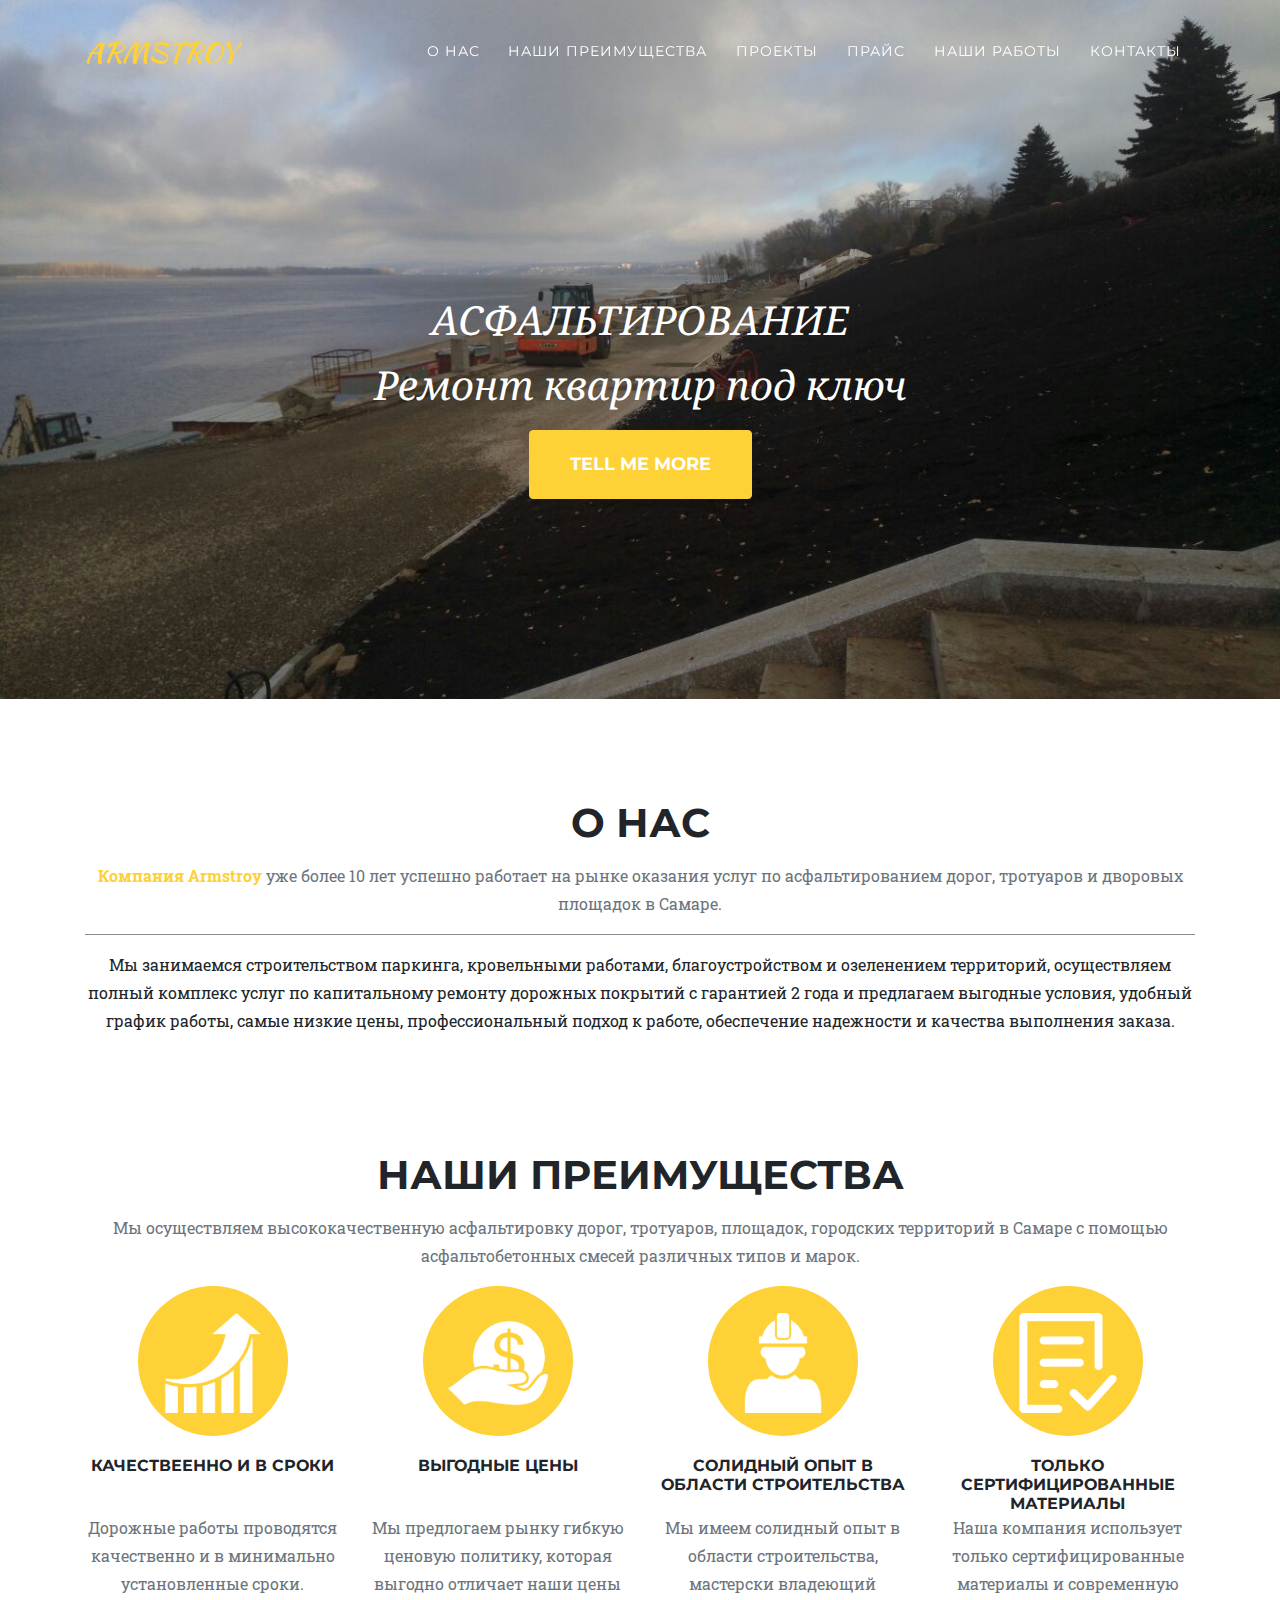
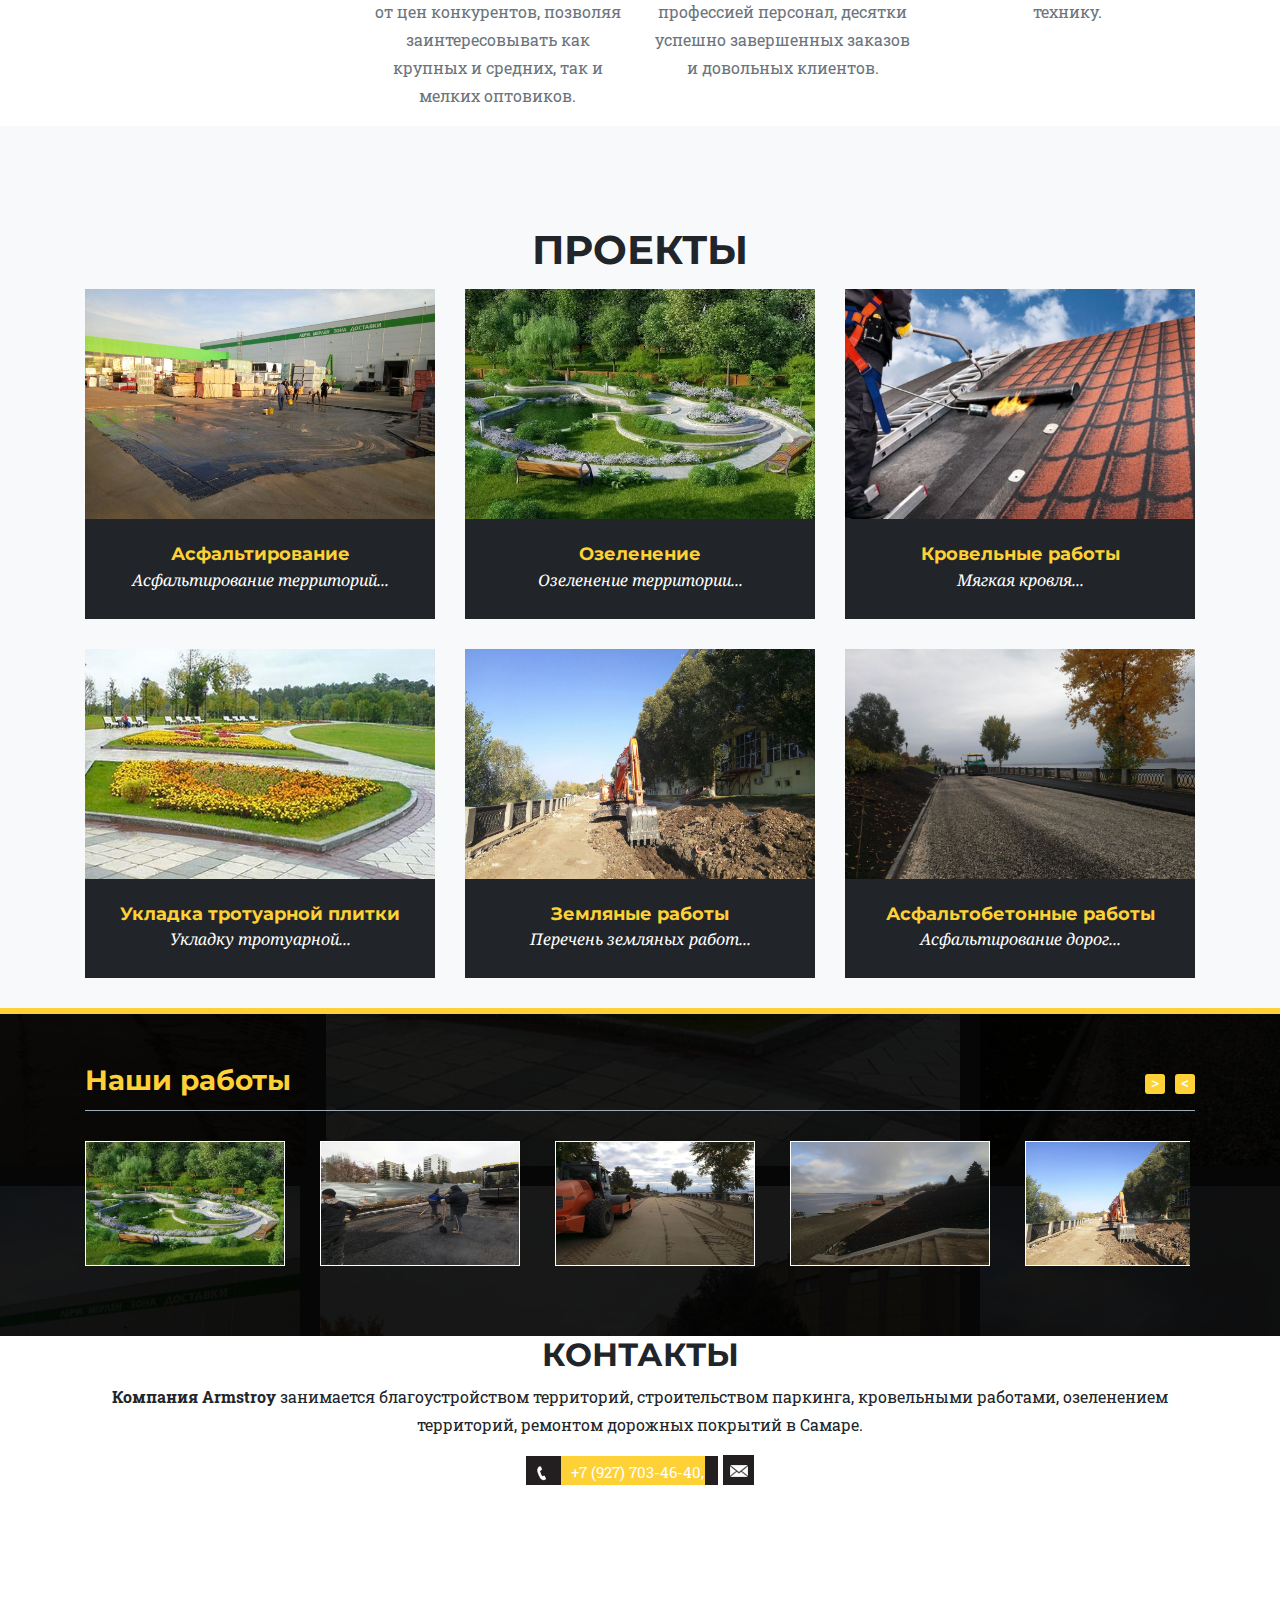
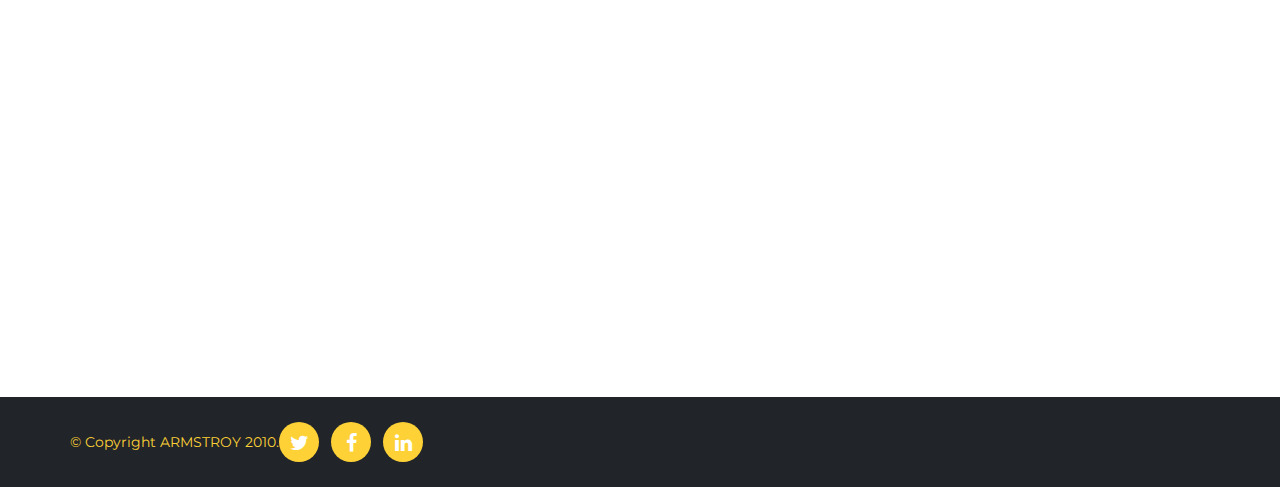
==== index.html @ 78763260 "first commit" ====
<!DOCTYPE html>
<html lang="en">
    <head>
        <meta charset="utf-8">
        <meta name="viewport" content="width=device-width, initial-scale=1, shrink-to-fit=no">
        <meta name="description" content="">
        <meta name="author" content="">
        <title>Асфальтирование площадок, дорог в Самаре. Благоустройство и озеленение.</title>
        <link href="vendor/bootstrap/css/bootstrap.min.css" rel="stylesheet">
        <link href="vendor/font-awesome/css/font-awesome.min.css" rel="stylesheet" type="text/css">
        <link href="https://fonts.googleapis.com/css?family=Montserrat:400,700" rel="stylesheet" type="text/css">
        <link href='https://fonts.googleapis.com/css?family=Kaushan+Script' rel='stylesheet' type='text/css'>
        <link href='https://fonts.googleapis.com/css?family=Droid+Serif:400,700,400italic,700italic' rel='stylesheet' type='text/css'>
        <link href='https://fonts.googleapis.com/css?family=Roboto+Slab:400,100,300,700' rel='stylesheet' type='text/css'>
        <link href="css/agency.css" rel="stylesheet">
        <link href="css/jquery.bxslider.css"  rel="stylesheet">
        <link rel="stylesheet" href="css/lightbox.css">
    </head>

    <body id="page-top">
        <nav class="navbar navbar-expand-lg navbar-dark fixed-top" id="mainNav">
            <div class="container">
                <a class="navbar-brand js-scroll-trigger" href="#page-top">ARMSTROY</a>
                <button class="navbar-toggler navbar-toggler-right" type="button" data-toggle="collapse" data-target="#navbarResponsive" aria-controls="navbarResponsive" aria-expanded="false" aria-label="Toggle navigation">
                    Menu
                    <i class="fa fa-bars"></i>
                </button>
                <div class="collapse navbar-collapse" id="navbarResponsive">
                    <ul class="navbar-nav text-uppercase ml-auto">
                        <li class="nav-item"><a class="nav-link js-scroll-trigger" href="#about">О нас</a></li>
                        <li class="nav-item"><a class="nav-link js-scroll-trigger" href="#priem">Наши преимущества</a></li>
                        <li class="nav-item"><a class="nav-link js-scroll-trigger" href="#portfolio">Проекты</a></li>
                        <li class="nav-item"><a class="nav-link js-scroll-trigger" href="price.html">Прайс</a></li>
                        <li class="nav-item"><a class="nav-link js-scroll-trigger" href="#work">Наши работы</a></li>
                        <li class="nav-item"><a class="nav-link js-scroll-trigger" href="#contact">Контакты</a></li>
                    </ul>
                </div>
            </div>
        </nav>
        <!-- Header -->
        <header class="masthead">
        <div class="container">
            <div class="intro-text">
                <div class="intro-lead-in">АСФАЛЬТИРОВАНИЕ</div>
                <div class="intro-lead-in">Ремонт квартир под ключ</div>
                <a class="btn btn-primary btn-xl text-uppercase js-scroll-trigger" href="#about">Tell Me More</a>
            </div>
        </div>
        </header>
        <!-- About -->
        <section id="about">
            <div class="container">
                <div class="row">
                    <div class="col-lg-12 text-center">
                        <h2 class="section-heading text-uppercase">О нас</h2>
                        <p class="section-subheading text-muted"><b>Компания Armstroy</b>
                             уже более 10 лет успешно работает на рынке оказания услуг по асфальтированием дорог, тротуаров и дворовых площадок в Самаре.
                        </p>
                        <hr>
                        <p>Мы занимаемся строительством паркинга, кровельными работами, благоустройством и озеленением территорий, осуществляем полный комплекс услуг по капитальному ремонту дорожных покрытий с гарантией 2 года и предлагаем выгодные условия, удобный график работы, самые низкие цены, профессиональный подход к работе, обеспечение надежности и качества выполнения заказа.</p>
                    </div>
                </div>
            </div>
        </section>
        <!-- Services -->
        <section id="priem">
          <div class="container">
            <div class="row">
              <div class="col-lg-12 text-center">
                <h2 class="section-heading text-uppercase">Наши преимущества</h2>
                <p class="section-subheading text-muted">Мы осуществляем высококачественную асфальтировку дорог, тротуаров, площадок, городских территорий в Самаре с помощью асфальтобетонных смесей различных типов и марок.</p>
              </div>
            </div>
            <div class="row text-center">
              <div class="col-md-3">
                  <div class="timeline-image">
                    <img class="img-fluid" src="img/about/quality.png" alt="">
                  </div>
                <h4 class="service-heading">КАЧЕСТВЕЕННО И В СРОКИ</h4>
                <p class="text-muted">Дорожные работы проводятся качественно и в минимально установленные сроки.</p>
              </div>
              <div class="col-md-3">
                  <div class="timeline-image">
                    <img class="img-fluid" src="img/about/dollar.png" alt="price">
                  </div>
                <h4 class="service-heading">ВЫГОДНЫЕ ЦЕНЫ</h4>
                <p class="text-muted">Мы предлогаем рынку гибкую ценовую политику, которая выгодно отличает наши цены от цен конкурентов, позволяя заинтересовывать как крупных и средних, так и мелких оптовиков.</p>
              </div>
              <div class="col-md-3">
                  <div class="timeline-image">
                    <img class="img-fluid" src="img/about/experiance.png" alt="">
                  </div>
                <h4 class="service-heading">СОЛИДНЫЙ ОПЫТ В ОБЛАСТИ СТРОИТЕЛЬСТВА</h4>
                <p class="text-muted">Мы имеем солидный опыт в области строительства, мастерски владеющий профессией персонал, десятки успешно завершенных заказов и довольных клиентов.</p>
              </div>
              <div class="col-md-3">
                  <div class="timeline-image">
                    <img class="img-fluid" src="img/about/certificate.png" alt="price">
                  </div>
                <h4 class="service-heading">ТОЛЬКО СЕРТИФИЦИРОВАННЫЕ МАТЕРИАЛЫ</h4>
                <p class="text-muted">Наша компания использует только сертифицированные материалы и современную технику.</p>
              </div>
            </div>
          </div>
        </section>

        <!-- Portfolio Grid -->
        <section class="bg-light" id="portfolio">
          <div class="container">
            <div class="row">
              <div class="col-lg-12 text-center">
                <h2 class="section-heading text-uppercase">Проекты</h2>
              </div>
            </div>
            <div class="row">
              <div class="col-md-4 col-sm-6 portfolio-item">
                <a class="portfolio-link" data-toggle="modal" href="#portfolioModal1">
                  <div class="portfolio-hover">
                    <div class="portfolio-hover-content">
                      <i class="fa fa-plus fa-3x"></i>
                    </div>
                  </div>
                  <img class="img-fluid" src="img/portfolio/as5.jpeg" alt="">
                </a>
                <div class="portfolio-caption">
                  <h4>Асфальтирование</h4>
                  <p>Асфальтирование территорий...</p>
                </div>
              </div>
              <div class="col-md-4 col-sm-6 portfolio-item">
                <a class="portfolio-link" data-toggle="modal" href="#portfolioModal2">
                  <div class="portfolio-hover">
                    <div class="portfolio-hover-content">
                      <i class="fa fa-plus fa-3x"></i>
                    </div>
                  </div>
                  <img class="img-fluid" src="img/portfolio/17.jpg" alt="">
                </a>
                <div class="portfolio-caption">
                  <h4>Озеленение</h4>
                  <p>Озеленение территории...</p>
                </div>
              </div>
              <div class="col-md-4 col-sm-6 portfolio-item">
                <a class="portfolio-link" data-toggle="modal" href="#portfolioModal3">
                  <div class="portfolio-hover">
                    <div class="portfolio-hover-content">
                      <i class="fa fa-plus fa-3x"></i>
                    </div>
                  </div>
                  <img class="img-fluid" src="img/portfolio/krov.jpg" alt="">
                </a>
                <div class="portfolio-caption">
                  <h4>Кровельные работы</h4>
                  <p>Мягкая кровля...</p>
                </div>
              </div>
              <div class="col-md-4 col-sm-6 portfolio-item">
                <a class="portfolio-link" data-toggle="modal" href="#portfolioModal4">
                  <div class="portfolio-hover">
                    <div class="portfolio-hover-content">
                      <i class="fa fa-plus fa-3x"></i>
                    </div>
                  </div>
                  <img class="img-fluid" src="img/portfolio/u16.jpg" alt="">
                </a>
                <div class="portfolio-caption">
                  <h4>Укладка тротуарной плитки</h4>
                  <p>Укладку тротуарной...</p>
                </div>
              </div>
              <div class="col-md-4 col-sm-6 portfolio-item">
                <a class="portfolio-link" data-toggle="modal" href="#portfolioModal5">
                  <div class="portfolio-hover">
                    <div class="portfolio-hover-content">
                      <i class="fa fa-plus fa-3x"></i>
                    </div>
                  </div>
                  <img class="img-fluid" src="img/portfolio/as7.jpg" alt="">
                </a>
                <div class="portfolio-caption">
                  <h4>Земляные работы</h4>
                  <p>Перечень земляных работ...</p>
                </div>
              </div>
              <div class="col-md-4 col-sm-6 portfolio-item">
                <a class="portfolio-link" data-toggle="modal" href="#portfolioModal6">
                  <div class="portfolio-hover">
                    <div class="portfolio-hover-content">
                      <i class="fa fa-plus fa-3x"></i>
                    </div>
                  </div>
                  <img class="img-fluid" src="img/portfolio/as3.jpeg" alt="">
                </a>
                <div class="portfolio-caption">
                  <h4>Асфальтобетонные работы</h4>
                  <p>Асфальтирование дорог...</p>
                </div>
              </div>
            </div>
          </div>
        </section>
        <section id="work" class="section third-section">
            <div class="container">
                <div class="sub-section">
                    <div class="title clearfix">
                        <div class="pull-left">
                            <h3>Наши работы</h3>
                        </div>
                        <ul class="client-nav pull-right">
                            <li id="client-prev"></li>
                            <li id="client-next"></li>
                        </ul>
                    </div>
                    <ul class="row client-slider" id="clint-slider">
                        <li>
                            <a data-lightbox="image-1" href="img/portfolio/17.jpg"><img src="img/portfolio/17.jpg" alt="client logo 1"></a>
                        </li>
                        <li>
                            <a data-lightbox="image-1" href="img/portfolio/as1.jpeg"><img src="img/portfolio/as1.jpeg" alt="client logo 2"></a>
                        </li>
                        <li>
                            <a data-lightbox="image-1" href="img/portfolio/as2.jpg"><img src="img/portfolio/as2.jpg" alt="client logo 3"></a>
                        </li>
                        <li>
                            <a data-lightbox="image-1" href="img/portfolio/as6.jpeg"><img src="img/portfolio/as6.jpeg" alt="client logo 4"></a>
                        </li>
                        <li>
                            <a data-lightbox="image-1" href="img/portfolio/as7.jpg"><img src="img/portfolio/as7.jpg" alt="client logo 5"></a>
                        </li>
                        <li>
                            <a data-lightbox="image-1" href="img/portfolio/as9.jpg"><img src="img/portfolio/as9.jpg" alt="client logo 3"></a>
                        </li>
                        <li>
                            <a data-lightbox="image-1" href="img/portfolio/as10.jpeg"><img src="img/portfolio/as10.jpeg" alt="client logo 4"></a>
                        </li>
                        <li>
                            <a data-lightbox="image-1" href="img/portfolio/as4.jpg"><img src="img/portfolio/as4.jpg" alt="client logo 5"></a>
                        </li>
                    </ul>
                </div>
            </div>
        </section>
        <!-- Contact -->
        <div id="contact" class="contact">
            <div class="section secondary-section">
                <div class="container">
                    <div class="col-lg-12 text-center">
                        <h2 class="section-heading text-uppercase">Контакты</h2>
                        <p><b>Компания Armstroy</b> занимается благоустройством территорий, строительством паркинга, кровельными работами, озеленением территорий, ремонтом дорожных покрытий в Самаре.</p>
                        <div class="text-center">
                                <a href="#" class="a-btn">
                                    <span class="a-btn-text"><img src="img/telephone.png" alt=""></span>
                                    <span class="a-btn-slide-text">+7 (927) 703-46-40, +7 (987) 153-14-26, +7 (917) 133-24-47</span>
                                </a>
                                <a href="#" class="a-btn1">
                                    <span class="a-btn-text"><img src="img/mail.png" width="18" height="12" alt=""></span>
                                    <span class="a-btn-slide-text">7677973@mail.ru</span>
                                </a>
                        </div>
                    </div>
                </div>
                <div class="map-wrapper">
                    <div class="map text-center">
                        <div class="tabcontent">
                            <iframe src="https://www.google.com/maps/embed?pb=!1m18!1m12!1m3!1d305412.4620330373!2d49.91789515519371!3d53.270995047178346!2m3!1f0!2f0!3f0!3m2!1i1024!2i768!4f13.1!3m3!1m2!1s0x416618f0733812d7%3A0xac1b801ae2526ede!2sGorod+Samara%2C+Samara+Oblast%2C+Russia!5e0!3m2!1sen!2s!4v1526480615206" width="1290" height="500" frameborder="0" style="border:0" allowfullscreen></iframe>
                        </div>
                   </div>
                </div>
            </div>
        </div>
        <!-- Footer -->
        <footer>
          <div class="container">
            <div class="row">
              <div class="pull-left">
                <span class="copyright"> &copy; Copyright ARMSTROY 2010.</span>
              </div>
              <div class="pull-right">
                <ul class="list-inline social-buttons">
                  <li class="list-inline-item">
                    <a href="#">
                      <i class="fa fa-twitter"></i>
                    </a>
                  </li>
                  <li class="list-inline-item">
                    <a href="#">
                      <i class="fa fa-facebook"></i>
                    </a>
                  </li>
                  <li class="list-inline-item">
                    <a href="#">
                      <i class="fa fa-linkedin"></i>
                    </a>
                  </li>
                </ul>
              </div>

            </div>
          </div>
        </footer>

        <!-- Portfolio Modals -->

        <!-- Modal 1 -->
        <div class="portfolio-modal modal fade" id="portfolioModal1" tabindex="-1" role="dialog" aria-hidden="true">
          <div class="modal-dialog">
            <div class="modal-content">
              <div class="close-modal" data-dismiss="modal">
                <div class="lr">
                  <div class="rl"></div>
                </div>
              </div>
              <div class="container">
                <div class="modal-body">
                    <!-- <p class="item-intro text-muted">Lorem ipsum dolor sit amet consectetur.</p> -->
                    <div class="row">
                        <div class="col-lg-6">
                            <img class="d-block mx-auto" src="img/portfolio/as1.jpeg" alt="">
                        </div>
                        <div class="col-lg-6">
                            <div class="project-title">
                                <h2 class="text-uppercase">Асфальтирование</h2>
                            </div>
                            <p>Асфальтирование территорий, площадок, дорог и дворов в Самаре: низкие цены, гарантия 2 года.
                            Асфальтирование важный и достаточно сложный этап благоустройства территории. Аккуратно построенные площадка и подъездные пути к зданию создают благоприятное впечатление. Поэтому доверить асфальтирование лучше всего профессионалам.
                            </p>
                            <p>Условия, помогающие нашей компании оказывать полный комплекс услуг по высококачественному асфальтированию:</p>
                            <ul class="list-inline">
                            <li>работа по прогрессивным технологиям укладки асфальта, благодаря которым покрытие служит долгие годы;</li>
                            <li>применение современной спецтехники;</li>
                            <li>составление детальной сметы по всем видам работ, проведения которых требует качественное асфальтирование;</li>
                            <li>выполнение работ на основе асфальтобетонных смесей известных марок, надежность которых многократно проверялась на практике;</li>
                            <li>с нами работают опытные специалисты, которые помогут составить эффективный график проведения работ, выполнив асфальтирование на самом высоком уровне.</li>
                            </ul>
                        </div>
                    </div>
                </div>
              </div>
            </div>
          </div>
        </div>

        <!-- Modal 2 -->
        <div class="portfolio-modal modal fade" id="portfolioModal2" tabindex="-1" role="dialog" aria-hidden="true">
          <div class="modal-dialog">
            <div class="modal-content">
              <div class="close-modal" data-dismiss="modal">
                <div class="lr">
                  <div class="rl"></div>
                </div>
              </div>
              <div class="container">
                <div class="modal-body">
                    <div class="row">
                        <div class="col-lg-6">
                            <img class="d-block" src="img/portfolio/oz.jpg" alt="">
                        </div>
                        <div class="col-lg-6">
                            <div class="project-title">
                                <h2 class="text-uppercase">Озеленение территорий</h2>
                            </div>
                            <p>Озеленение территорий парков, садов, скверов и помещений различного типа включает в себя:</p>
                            <ul class="list-inline">
                                <li>цветочно-декоративное оформление территории;</li>
                                <li>посадку деревьев и кустарников;</li>
                                <li>оформление газонов и живых изгородей.</li>
                            </ul>
                            <p>Посадка деревьев и кустарников, которые создают непередаваемую комфортную атмосферу особенно ощутимую в городах, является одним из основных элементов озеленения. Деревья и кустарники улучшают микроклимат участка и служат естественной преградой от шума и пыли.</p>
                        </div>
                    </div>
                </div>
              </div>
            </div>
          </div>
        </div>

        <!-- Modal 3 -->
        <div class="portfolio-modal modal fade" id="portfolioModal3" tabindex="-1" role="dialog" aria-hidden="true">
          <div class="modal-dialog">
            <div class="modal-content">
              <div class="close-modal" data-dismiss="modal">
                <div class="lr">
                  <div class="rl"></div>
                </div>
              </div>
              <div class="container">
                  <div class="modal-body">
                      <div class="row">
                          <div class="col-lg-6">
                              <img class="d-block" src="img/portfolio/k2.png" alt="">
                          </div>
                          <div class="col-lg-6">
                              <div class="project-title">
                                  <h2 class="text-uppercase">Мягкая кровля.</h2>
                              </div>
                              <p>
                                  Мягкая кровля — кровельный материал, представляющий собой мягкую черепицу, так называемую плоскую мембранную кровлю, и относящийся к мягким рулонным кровельным материалам особой гибкости.
                              </p>
                              <p>Виды мягкой кровли</p>
                              <ul class="list-inline">
                                  <li>Kerabit — уникальный современный вид мягкой кровли, отвечающий всем требованиям, которые предъявляются к высококачественной резинобитумной черепице  (привлекательный внешний вид, долговечность, прочность, оригинальность и приемлемая цена).</li>
                                  <li>Shinglas — битумное кровельное покрытие (битумная черепица), применяемое для монтажа мягкой кровли. Отличительные особенности: гарантия стопроцентной герметизации крыши, высокая технологичность, возможность установки мягкой кровли без спецтехники.</li>
                              </ul>
                          </div>
                      </div>
                  </div>
              </div>
            </div>
          </div>
        </div>

        <!-- Modal 4 -->
        <div class="portfolio-modal modal fade" id="portfolioModal4" tabindex="-1" role="dialog" aria-hidden="true">
          <div class="modal-dialog">
            <div class="modal-content">
              <div class="close-modal" data-dismiss="modal">
                <div class="lr">
                  <div class="rl"></div>
                </div>
              </div>
              <div class="container">
                  <div class="modal-body">
                      <div class="row">
                          <div class="col-lg-6">
                              <img class="d-block" src="img/portfolio/u11.jpg" alt="">
                          </div>
                          <div class="col-lg-6">
                              <div class="project-title">
                                  <h2 class="text-uppercase">Укладка тротуарной плитки.</h2>
                              </div>
                              <p>Укладку тротуарной плитки проводят с особой точностью и устанавливают строго по горизонтальному уровню.</p>
                              <p>
                                  Ни один строительный проект не обходится без благоустройства и декорирования территории и включает в себя разные элементы (дороги, парковки, площадки и тротуары).
                              </p>
                              <p>Используемые по прямому назначению, они могут использоваться также для участия в формировании единого стиля объекта, делая его индивидуальным, целостным и соединяя воедино объекты ландшафта, архитектурные здания и формы.</p>
                          </div>
                      </div>
                  </div>
              </div>
            </div>
          </div>
        </div>

        <!-- Modal 5 -->
        <div class="portfolio-modal modal fade" id="portfolioModal5" tabindex="-1" role="dialog" aria-hidden="true">
          <div class="modal-dialog">
            <div class="modal-content">
              <div class="close-modal" data-dismiss="modal">
                <div class="lr">
                  <div class="rl"></div>
                </div>
              </div>
              <div class="container">
                  <div class="modal-body">
                      <div class="row">
                          <div class="col-lg-6">
                              <img class="d-block" src="img/portfolio/zm0.jpg" alt="">
                          </div>
                          <div class="col-lg-6">
                              <div class="project-title">
                                  <h2 class="text-uppercase">Земляные работы.</h2>
                              </div>
                              <p>Наши преимущества в проведении земляных работ:</p>
                              <ul class="list-inline">
                                  <li>технически грамотное, быстрое и качественное составление сметы;</li>
                                  <li>минимальная трудоемкость и затратность по времени;</li>
                                  <li>привлечение специализированной техники;</li>
                                  <li>оптимальные цены на проведение земляных работ разных уровней сложности;</li>
                                  <li>большой опыт в оказании услуг.</li>
                              </ul>
                          </div>
                      </div>
                  </div>
              </div>
            </div>
          </div>
        </div>

        <!-- Modal 6 -->
        <div class="portfolio-modal modal fade" id="portfolioModal6" tabindex="-1" role="dialog" aria-hidden="true">
          <div class="modal-dialog">
            <div class="modal-content">
              <div class="close-modal" data-dismiss="modal">
                <div class="lr">
                  <div class="rl"></div>
                </div>
              </div>
              <div class="container">
                  <div class="modal-body">
                      <div class="row">
                          <div class="col-lg-6">
                              <img class="d-block" src="img/portfolio/as4.jpg" alt="">
                          </div>
                          <div class="col-lg-6">
                              <div class="project-title">
                                  <h2 class="text-uppercase">Асфальтирование дорог.</h2>
                              </div>
                              <p>Наша компания проводит асфальтирование дорог профессионально, грамотно и с использованием качественных отечественных и зарубежных материалов.</p>
                              <p>Требования, предъявляемые к проведению асфальтобетонных работ:</p>
                              <ul class="list-inline">
                                  <li>погодные условия (асфальтобетонные работы не рекомендуется проводить при осадках и низкой температуре воздуха);</li>
                                  <li>использование спецтехники (катки, асфальто-укладчики, виброплиты и другое оборудование);</li>
                                  <li>выполнение подготовительных работ по выравниванию поверхности (согласно требованиям СНИП 3.06.03-1985).</li>
                              </ul>
                          </div>
                      </div>
                  </div>
              </div>
            </div>
          </div>
        </div>
        <!-- Bootstrap core JavaScript -->
        <script type="text/javascript" src="js/jquery.js"></script>
        <!-- <script src="vendor/jquery/jquery.min.js"></script> -->
        <script src="vendor/bootstrap/js/bootstrap.bundle.min.js"></script>
        <!-- Plugin JavaScript -->
        <script src="vendor/jquery-easing/jquery.easing.min.js"></script>
        <!-- Contact form JavaScript -->
        <script type="text/javascript" src="js/lightbox.js"></script>
        <script type="text/javascript" src="js/jquery.bxslider.js"></script>
        <script src="js/jqBootstrapValidation.js"></script>
        <script src="js/contact_me.js"></script>
        <!-- Custom scripts for this template -->
        <script src="js/agency.min.js"></script>
    </body>
</html>
---- css/agency.css ----
::-webkit-scrollbar {
    width: 10px;
}
::-webkit-scrollbar-track {
    background: rgba(150,150,150,0.4);
}
::-webkit-scrollbar-thumb {
    background-color: #fed136;
    outline: 1px solid slategrey;
}
body {
  overflow-x: hidden;
  font-family: 'Roboto Slab', 'Helvetica Neue', Helvetica, Arial, sans-serif;
}
p {
  line-height: 1.75;
}
a {
  color: #fed136;
}
a:hover {
  color: #fec503;
}
.text-primary {
  color: #fed136 !important;
}
hr {
    border-top: 1px solid rgba(93, 92, 92, 0.7);
}
h1, h2, h3, h4, h5, h6 {
  font-weight: 700;
  font-family: 'Montserrat', 'Helvetica Neue', Helvetica, Arial, sans-serif;
}
section {
  padding: 100px 0 0;
}
section h2.section-heading {
  font-size: 40px;
  margin-top: 0;
  margin-bottom: 15px;
}
section h3.section-subheading {
  font-size: 16px;
  font-weight: 400;
  font-style: italic;
  margin-bottom: 60px;
  text-transform: none;
  font-family: 'Droid Serif', 'Helvetica Neue', Helvetica, Arial, sans-serif;
}
p.section-subheading b {
    color: #fed136
}
.img-fluid {
    object-fit: cover;
    height: 230px;
    width: 370px;
}
.btn {
  font-family: 'Montserrat', 'Helvetica Neue', Helvetica, Arial, sans-serif;
  font-weight: 700;
}

.btn-xl {
  font-size: 18px;
  padding: 20px 40px;
}

.btn-primary {
  background-color: #fed136;
  border-color: #fed136;
}

.btn-primary:active, .btn-primary:focus, .btn-primary:hover {
  background-color: #fec810 !important;
  border-color: #fec810 !important;
  color: white;
}

.btn-primary:active, .btn-primary:focus {
  box-shadow: 0 0 0 0.2rem rgba(254, 209, 55, 0.5) !important;
}

::-moz-selection {
  background: #fed136;
  text-shadow: none;
}

::selection {
  background: #fed136;
  text-shadow: none;
}

img::selection {
  background: transparent;
}

img::-moz-selection {
  background: transparent;
}

#mainNav {
  background-color: #212529;
}
.price #mainNav {
    background-color: #212529;
    padding: 0;
}
.price #mainNav.navbar-shrink {
    background-color: #fed136!important;
    color: #212529;
}
#mainNav .navbar-toggler {
  font-size: 12px;
  right: 0;
  padding: 13px;
  text-transform: uppercase;
  color: white;
  border: 0;
  background-color: #fed136;
  font-family: 'Montserrat', 'Helvetica Neue', Helvetica, Arial, sans-serif;
}

#mainNav .navbar-brand {
  color: #fed136;
  font-family: 'Kaushan Script', 'Helvetica Neue', Helvetica, Arial, cursive;
}

#mainNav .navbar-brand.active, #mainNav .navbar-brand:active, #mainNav .navbar-brand:focus, #mainNav .navbar-brand:hover {
  color: #fec503;
}

#mainNav .navbar-nav .nav-item .nav-link {
  font-size: 90%;
  font-weight: 400;
  padding: 0.75em 0;
  letter-spacing: 1px;
  color: white;
  font-family: 'Montserrat', 'Helvetica Neue', Helvetica, Arial, sans-serif;
}

#mainNav .navbar-nav .nav-item .nav-link.active, #mainNav .navbar-nav .nav-item .nav-link:hover {
  color: #fed136;
}

@media (min-width: 992px) {
  #mainNav {
    padding-top: 25px;
    padding-bottom: 25px;
    -webkit-transition: padding-top 0.3s, padding-bottom 0.3s;
    -moz-transition: padding-top 0.3s, padding-bottom 0.3s;
    transition: padding-top 0.3s, padding-bottom 0.3s;
    border: none;
    background-color: transparent;
  }
  #mainNav .navbar-brand {
    font-size: 1.75em;
    -webkit-transition: all 0.3s;
    -moz-transition: all 0.3s;
    transition: all 0.3s;
  }
  #mainNav .navbar-nav .nav-item .nav-link {
    padding: 1.1em 1em !important;
  }
  #mainNav.navbar-shrink {
    padding-top: 0;
    padding-bottom: 0;
    background-color: #212529;
  }
  #mainNav.navbar-shrink .navbar-brand {
    font-size: 1.25em;
    padding: 12px 0;
  }
}

header.masthead {
  text-align: center;
  color: white;
  background-image: url("../img/header-bg.jpg");
  background-repeat: no-repeat;
  background-attachment: scroll;
  background-position: center center;
  -webkit-background-size: cover;
  -moz-background-size: cover;
  -o-background-size: cover;
  background-size: cover;
}

header.masthead .intro-text {
  padding-top: 150px;
  padding-bottom: 100px;
}

header.masthead .intro-text .intro-lead-in {
  font-size: 22px;
  font-style: italic;
  line-height: 22px;
  margin-bottom: 25px;
  font-family: 'Droid Serif', 'Helvetica Neue', Helvetica, Arial, sans-serif;
}

header.masthead .intro-text .intro-heading {
  font-size: 50px;
  font-weight: 700;
  line-height: 50px;
  margin-bottom: 25px;
  font-family: 'Montserrat', 'Helvetica Neue', Helvetica, Arial, sans-serif;
}

@media (min-width: 768px) {
  header.masthead .intro-text {
    padding-top: 300px;
    padding-bottom: 200px;
  }
  header.masthead .intro-text .intro-lead-in {
    font-size: 40px;
    font-style: italic;
    line-height: 40px;
    margin-bottom: 25px;
    font-family: 'Droid Serif', 'Helvetica Neue', Helvetica, Arial, sans-serif;
  }
  header.masthead .intro-text .intro-heading {
    font-size: 75px;
    font-weight: 700;
    line-height: 75px;
    margin-bottom: 50px;
    font-family: 'Montserrat', 'Helvetica Neue', Helvetica, Arial, sans-serif;
  }
}

.service-heading {
    font-size: 16px;
   margin-top: 20px;
   height: 50px;
}
.third-section {
    padding-top: 50px;
    padding-bottom: 70px;
    background: url("../img/portfolio/collage.jpg") center;
    border-top: 6px solid #fed136;
    position: relative;
}
.third-section::before {
    content: "";
    position: absolute;
    width: 100%;
    height: 100%;
    top: 0;
    left: 0;
    background: rgba(0, 0, 0, 0.9);
}
.third-section .title {
    border-bottom: 1px solid #A1AAB7;
    color: #fed136;
}
.client-slider img {
    border:1px solid white;
}
.client-slider img:hover {
    background-color:#fed136;
}
.client-nav {
    list-style:none;
    margin-top:10px;
}
.client-nav li {
    float:left;
    display:block;
    margin-left:10px;
}
.client-nav li a {
    display:inherit;
    padding:5px;
    line-height: 5px;
    background:#fed136;
    border-radius:3px;
    width:20px;
    height:20px;
}
.client-nav li a:hover {
    background: #fff
}
.bx-prev, .bx-next {
    color: #fff;
}
.clearfix::after {
    clear: both;
}
.clearfix:before, .clearfix:after {
    display: table;
    line-height: 0;
    content: "";
}
.section .title {
    position: relative;
    text-align: center;
    margin-bottom: 30px;
}
.bx-wrapper img {
    border: 1px solid #ffffff;
    width: 200px;
    max-height: 125px;
    text-align: center;
    margin-left: auto;
    margin-right: auto;
    display: block;
    opacity: 1;
}
.bx-loading {
    display: none;
}
#portfolio .portfolio-item {
  right: 0;
  margin: 0 0 15px;
}

#portfolio .portfolio-item .portfolio-link {
  position: relative;
  display: block;
  max-width: 400px;
  margin: 0 auto;
  cursor: pointer;
}

#portfolio .portfolio-item .portfolio-link .portfolio-hover {
  position: absolute;
  width: 100%;
  height: 100%;
  -webkit-transition: all ease 0.5s;
  -moz-transition: all ease 0.5s;
  transition: all ease 0.5s;
  opacity: 0;
  background: rgba(254, 209, 54, 0.8);
}

#portfolio .portfolio-item .portfolio-link .portfolio-hover:hover {
  opacity: 1;
}

#portfolio .portfolio-item .portfolio-link .portfolio-hover .portfolio-hover-content {
  font-size: 20px;
  position: absolute;
  top: 50%;
  width: 100%;
  height: 20px;
  margin-top: -12px;
  text-align: center;
  color: white;
}

#portfolio .portfolio-item .portfolio-link .portfolio-hover .portfolio-hover-content i {
  margin-top: -12px;
}

#portfolio .portfolio-item .portfolio-link .portfolio-hover .portfolio-hover-content h3,
#portfolio .portfolio-item .portfolio-link .portfolio-hover .portfolio-hover-content h4 {
  margin: 0;
}

#portfolio .portfolio-item .portfolio-caption {
  max-width: 400px;
  margin: 0 auto;
  padding: 25px;
  text-align: center;
  background-color: #212529;
}

#portfolio .portfolio-item .portfolio-caption h4 {
    margin: 0;
   text-transform: none;
   color: #fed136;
   font-size: 18px;
}

#portfolio .portfolio-item .portfolio-caption p {
  font-size: 16px;
  font-style: italic;
  margin: 0;
  color: #ffffff;
  font-family: 'Droid Serif', 'Helvetica Neue', Helvetica, Arial, sans-serif;
}

#portfolio * {
  z-index: 2;
}

@media (min-width: 767px) {
  #portfolio .portfolio-item {
    margin: 0 0 30px;
  }
}

.portfolio-modal {
  padding-right: 0px !important;
}

.portfolio-modal .modal-dialog {
  margin: 1rem;
  max-width: 100vw;
}

.portfolio-modal .modal-content {
 margin-bottom: 30px;
 background: #181A1C;
}
.portfolio-modal .modal-content .project-title {
    margin-top: 15px;
    margin-bottom: 15px;
    border-bottom: 1px solid #fed136;
}
.portfolio-modal .modal-content h2 {
    color: #fed136;
}

.portfolio-modal .modal-content p {
  margin-bottom: 20px;
  text-align: left;
}

.portfolio-modal .modal-content p.item-intro {
  font-size: 16px;
  font-style: italic;
  margin: 20px 0 30px;
  font-family: 'Droid Serif', 'Helvetica Neue', Helvetica, Arial, sans-serif;
}

.portfolio-modal .modal-content ul.list-inline {
  margin-top: 0;
  margin-bottom: 30px;
}
.list-inline li {
    list-style-type: disc;
    text-align: left;
}
.portfolio-modal .modal-content img {
  margin-bottom: 30px;
}

.portfolio-modal .modal-content button {
  cursor: pointer;
}

.portfolio-modal .close-modal {
  position: absolute;
  top: 22px;
  right: 25px;
  width: 75px;
  height: 75px;
  cursor: pointer;
  background-color: transparent;
}

.portfolio-modal .close-modal:hover {
  opacity: 0.3;
}

.portfolio-modal .close-modal .lr {
  /* Safari and Chrome */
  z-index: 1051;
  width: 1px;
  height: 65px;
  margin-left: 35px;
  /* IE 9 */
  -webkit-transform: rotate(45deg);
  -ms-transform: rotate(45deg);
  transform: rotate(45deg);
  background-color: #fed136;
}

.portfolio-modal .close-modal .lr .rl {
  /* Safari and Chrome */
  z-index: 1052;
  width: 1px;
  height: 65px;
  /* IE 9 */
  -webkit-transform: rotate(90deg);
  -ms-transform: rotate(90deg);
  transform: rotate(90deg);
  background-color: #fed136;
}

.timeline {
  position: relative;
  padding: 0;
  list-style: none;
}

.timeline:before {
  position: absolute;
  top: 0;
  bottom: 0;
  left: 40px;
  width: 2px;
  margin-left: -1.5px;
  content: '';
  background-color: #e9ecef;
}

.timeline > li {
  position: relative;
  min-height: 50px;
  margin-bottom: 50px;
}

.timeline > li:after, .timeline > li:before {
  display: table;
  content: ' ';
}

.timeline > li:after {
  clear: both;
}

.timeline > li .timeline-panel {
  position: relative;
  float: right;
  width: 100%;
  padding: 0 20px 0 100px;
  text-align: left;
}

.timeline > li .timeline-panel:before {
  right: auto;
  left: -15px;
  border-right-width: 15px;
  border-left-width: 0;
}

.timeline > li .timeline-panel:after {
  right: auto;
  left: -14px;
  border-right-width: 14px;
  border-left-width: 0;
}

.timeline-image {
    width: 150px;
   height: 150px;
   line-height: 150px;
   display: inline-block;
  text-align: center;
  border-radius: 50%;
  background-color: #fed136;
}
.timeline-image img {
    width: 100px;
    height: 100px;
}
.timeline > li.timeline-inverted > .timeline-panel {
  float: right;
  padding: 0 20px 0 100px;
  text-align: left;
}

.timeline > li.timeline-inverted > .timeline-panel:before {
  right: auto;
  left: -15px;
  border-right-width: 15px;
  border-left-width: 0;
}

.timeline > li.timeline-inverted > .timeline-panel:after {
  right: auto;
  left: -14px;
  border-right-width: 14px;
  border-left-width: 0;
}

.timeline > li:last-child {
  margin-bottom: 0;
}

.timeline .timeline-heading h4 {
  margin-top: 0;
  color: inherit;
}

.timeline .timeline-heading h4.subheading {
  text-transform: none;
}

.timeline .timeline-body > ul,
.timeline .timeline-body > p {
  margin-bottom: 0;
}

@media (min-width: 768px) {
  .timeline:before {
    left: 50%;
  }
  .timeline > li {
    min-height: 100px;
    margin-bottom: 100px;
  }
  .timeline > li .timeline-panel {
    float: left;
    width: 41%;
    padding: 0 20px 20px 30px;
    text-align: right;
  }
  .timeline > li.timeline-inverted > .timeline-panel {
    float: right;
    padding: 0 30px 20px 20px;
    text-align: left;
  }
}

@media (min-width: 992px) {
  .timeline > li {
    min-height: 150px;
  }
  .timeline > li .timeline-panel {
    padding: 0 20px 20px;
  }
  .timeline > li.timeline-inverted > .timeline-panel {
    padding: 0 20px 20px;
  }
}

@media (min-width: 1200px) {
  .timeline > li {
    min-height: 170px;
  }
  .timeline > li .timeline-panel {
    padding: 0 20px 20px 100px;
  }
  .timeline > li.timeline-inverted > .timeline-panel {
    padding: 0 100px 20px 20px;
  }
}

.team-member {
  margin-bottom: 50px;
  text-align: center;
}

.team-member img {
  width: 225px;
  height: 225px;
  border: 7px solid #fff;
}

.team-member h4 {
  margin-top: 25px;
  margin-bottom: 0;
  text-transform: none;
}

.team-member p {
  margin-top: 0;
}

section#contact {
  background-color: #212529;
  background-image: url("../img/map-image.png");
  background-repeat: no-repeat;
  background-position: center;
}

section#contact .section-heading {
  color: #fff;
}

section#contact .form-group {
  margin-bottom: 25px;
}

section#contact .form-group input,
section#contact .form-group textarea {
  padding: 20px;
}

section#contact .form-group input.form-control {
  height: auto;
}

section#contact .form-group textarea.form-control {
  height: 248px;
}

section#contact .form-control:focus {
  border-color: #fed136;
  box-shadow: none;
}

section#contact ::-webkit-input-placeholder {
  font-weight: 700;
  color: #ced4da;
  font-family: 'Montserrat', 'Helvetica Neue', Helvetica, Arial, sans-serif;
}

section#contact :-moz-placeholder {
  font-weight: 700;
  color: #ced4da;
  /* Firefox 18- */
  font-family: 'Montserrat', 'Helvetica Neue', Helvetica, Arial, sans-serif;
}

section#contact ::-moz-placeholder {
  font-weight: 700;
  color: #ced4da;
  /* Firefox 19+ */
  font-family: 'Montserrat', 'Helvetica Neue', Helvetica, Arial, sans-serif;
}

section#contact :-ms-input-placeholder {
  font-weight: 700;
  color: #ced4da;
  font-family: 'Montserrat', 'Helvetica Neue', Helvetica, Arial, sans-serif;
}

footer {
    padding: 25px 0;
      color: #fed136;
      background: #212529;
}
.info {
    position: absolute;
    top: 65px;
    right: 0;
}
.a-btn{
    background-color: #231f20;
    padding:2px 11px 0 11px;
    height: 29px;
    display: inline-block;
    position: relative;
    clear: both;
    overflow: hidden;
    transition: all 0.3s linear;
    padding-right: 172px;
    margin-right:1px;
    cursor:default;
}
.a-btn-text{
    padding-top: 2px;
    display: block;
    transition: all 0.2s linear;
}
.a-btn-slide-text{
    position:absolute;
    padding-right: 144px;
    height: 100%;
    top: 0px;
    left: 35px;
    width: 0px;
    background: #fed136;
    color: #fff;
    font-size: 15px;
    white-space: nowrap;
    text-align: left;
    text-indent: 10px;
    overflow: hidden;
    line-height: 32px;
    transition: width 0.3s linear;
}
.a-btn:hover{
    padding-right: 480px;
}
.a-btn:hover .a-btn-slide-text{
    width: 100%;
}
.a-btn1{
    background-color: #231f20;
    padding: 1px 6px 0 7px;
    height: 30px;
    display: inline-block;
    position: relative;
    overflow: hidden;
    transition: all 0.3s linear;
    margin-right:1px;
    cursor:default;
}
.a-btn1-text{
    padding-top: 5px;
    display: block;
    transition: all 0.2s linear;
}
.a-btn1-slide-text{
    position:absolute;
    height: 100%;
    top: 0px;
    left: 31px;
    width: 0px;
    background: #ade7e6;
    color: #231f20;
    font-size: 14px;
    white-space: nowrap;
    text-align: left;
    text-indent: 10px;
    overflow: hidden;
    line-height: 32px;
    transition: width 0.3s linear;
}
.a-btn1:hover{
    padding-right: 150px;
}
.a-btn1:hover .a-btn-text{
    color: #fff;
}
.a-btn1:hover .a-btn-slide-text{
    width: 100%;
}
footer span.copyright {
  font-size: 90%;
  line-height: 40px;
  text-transform: none;
  font-family: 'Montserrat', 'Helvetica Neue', Helvetica, Arial, sans-serif;
}

footer ul.quicklinks {
  font-size: 90%;
  line-height: 40px;
  margin-bottom: 0;
  text-transform: none;
  font-family: 'Montserrat', 'Helvetica Neue', Helvetica, Arial, sans-serif;
}

ul.social-buttons {
  margin-bottom: 0;
}

ul.social-buttons li a {
    text-align: center;
  font-size: 20px;
  line-height: 40px;
  display: block;
  width: 40px;
  height: 40px;
  -webkit-transition: all 0.3s;
  -moz-transition: all 0.3s;
  transition: all 0.3s;
  color: white;
  border-radius: 100%;
  outline: none;
  background-color: #fed136;
}
.modal-body img {
    margin-top: 20px;
    max-width: 500px;
}
.modal-body p, .modal-body ul li {
    font-size: 14px;
    line-height: 20px;
    color: #fff;
    font-weight: 300;
}

ul.social-buttons li a:active, ul.social-buttons li a:focus, ul.social-buttons li a:hover {
  background-color: #fed136;
  color: #000;
}
.price-list.scale {
    margin-top: 100px;
}
tr th {
    padding: 10px;
    text-transform: uppercase;
    background: #fed136;
    color: #fff;
}
tr td {
    background: #000;
    color: #fff;
}
.row-fluid {
    background: rgba(33, 37, 41, 0.73);
    position: relative;
    float: right;
    padding: 20px;
    right: 100px;
    color: #fed136;
    width: 400px;
    bottom: 425px;
}
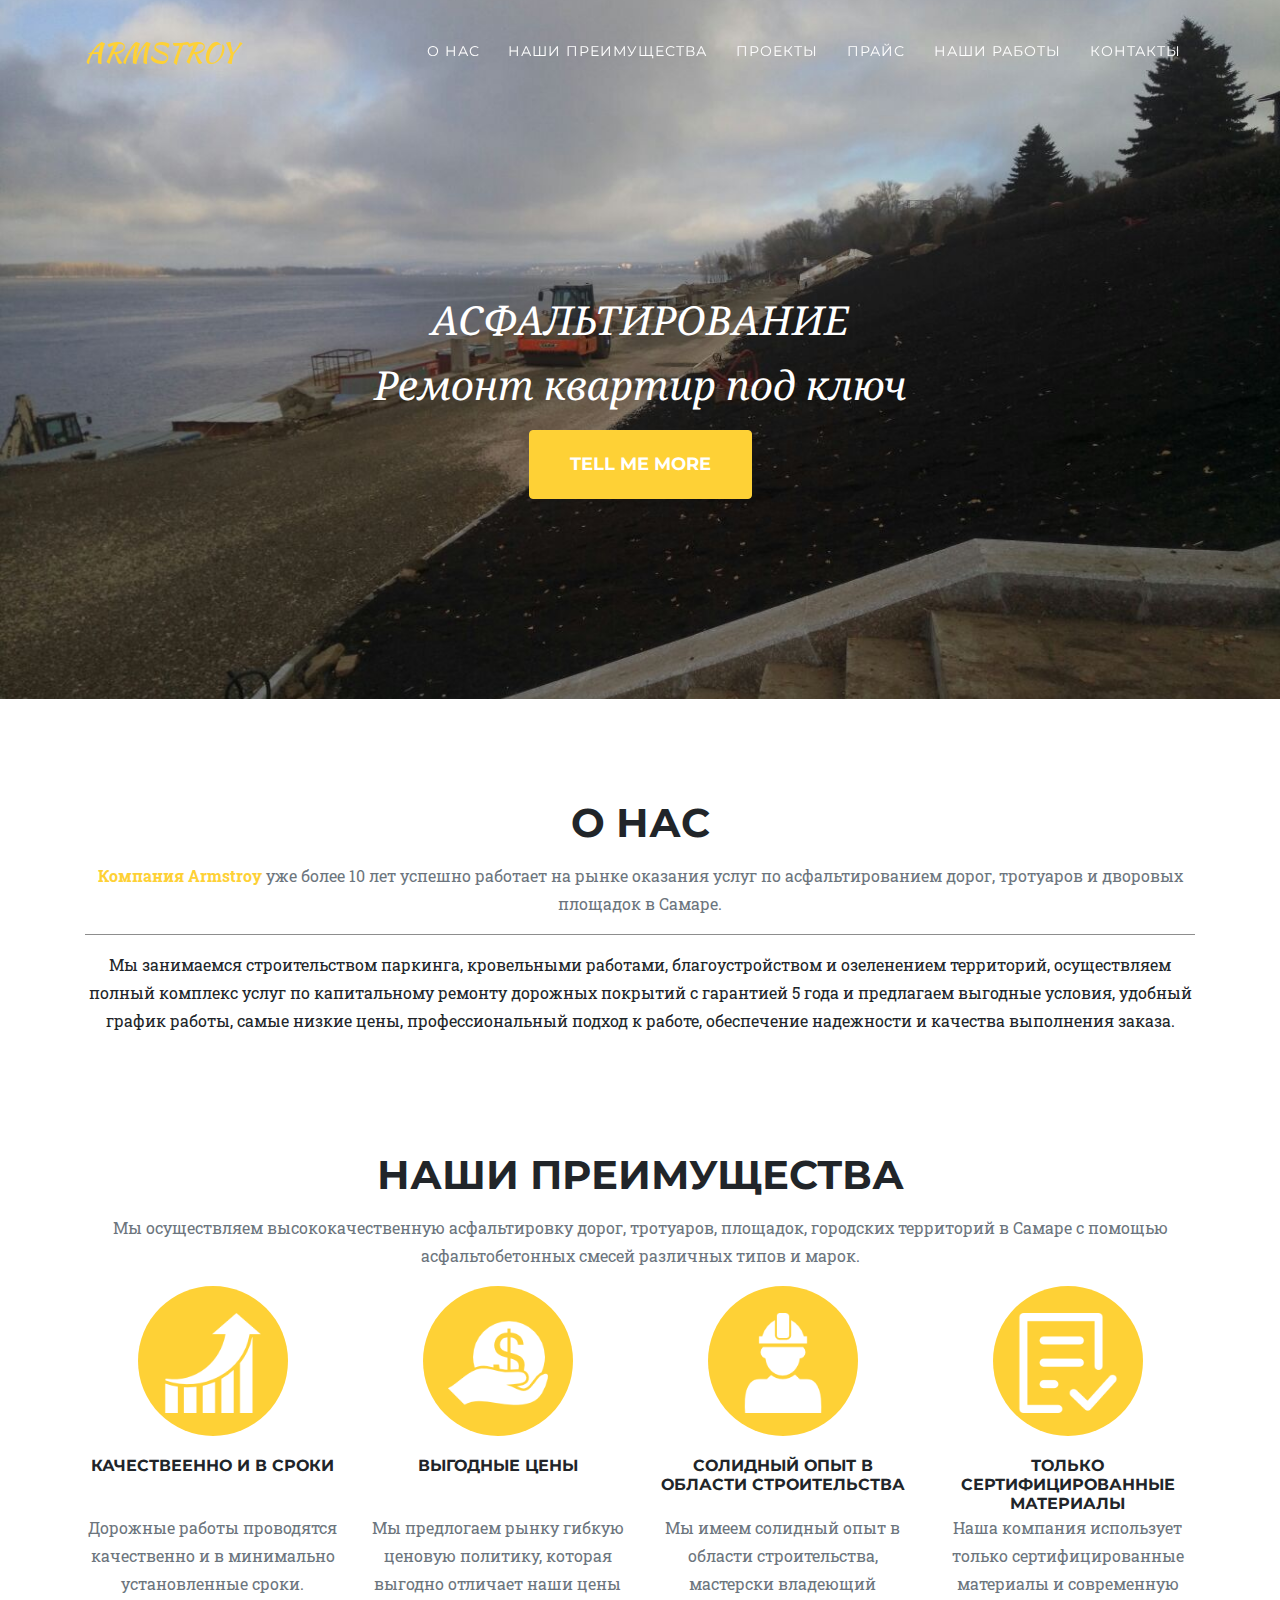
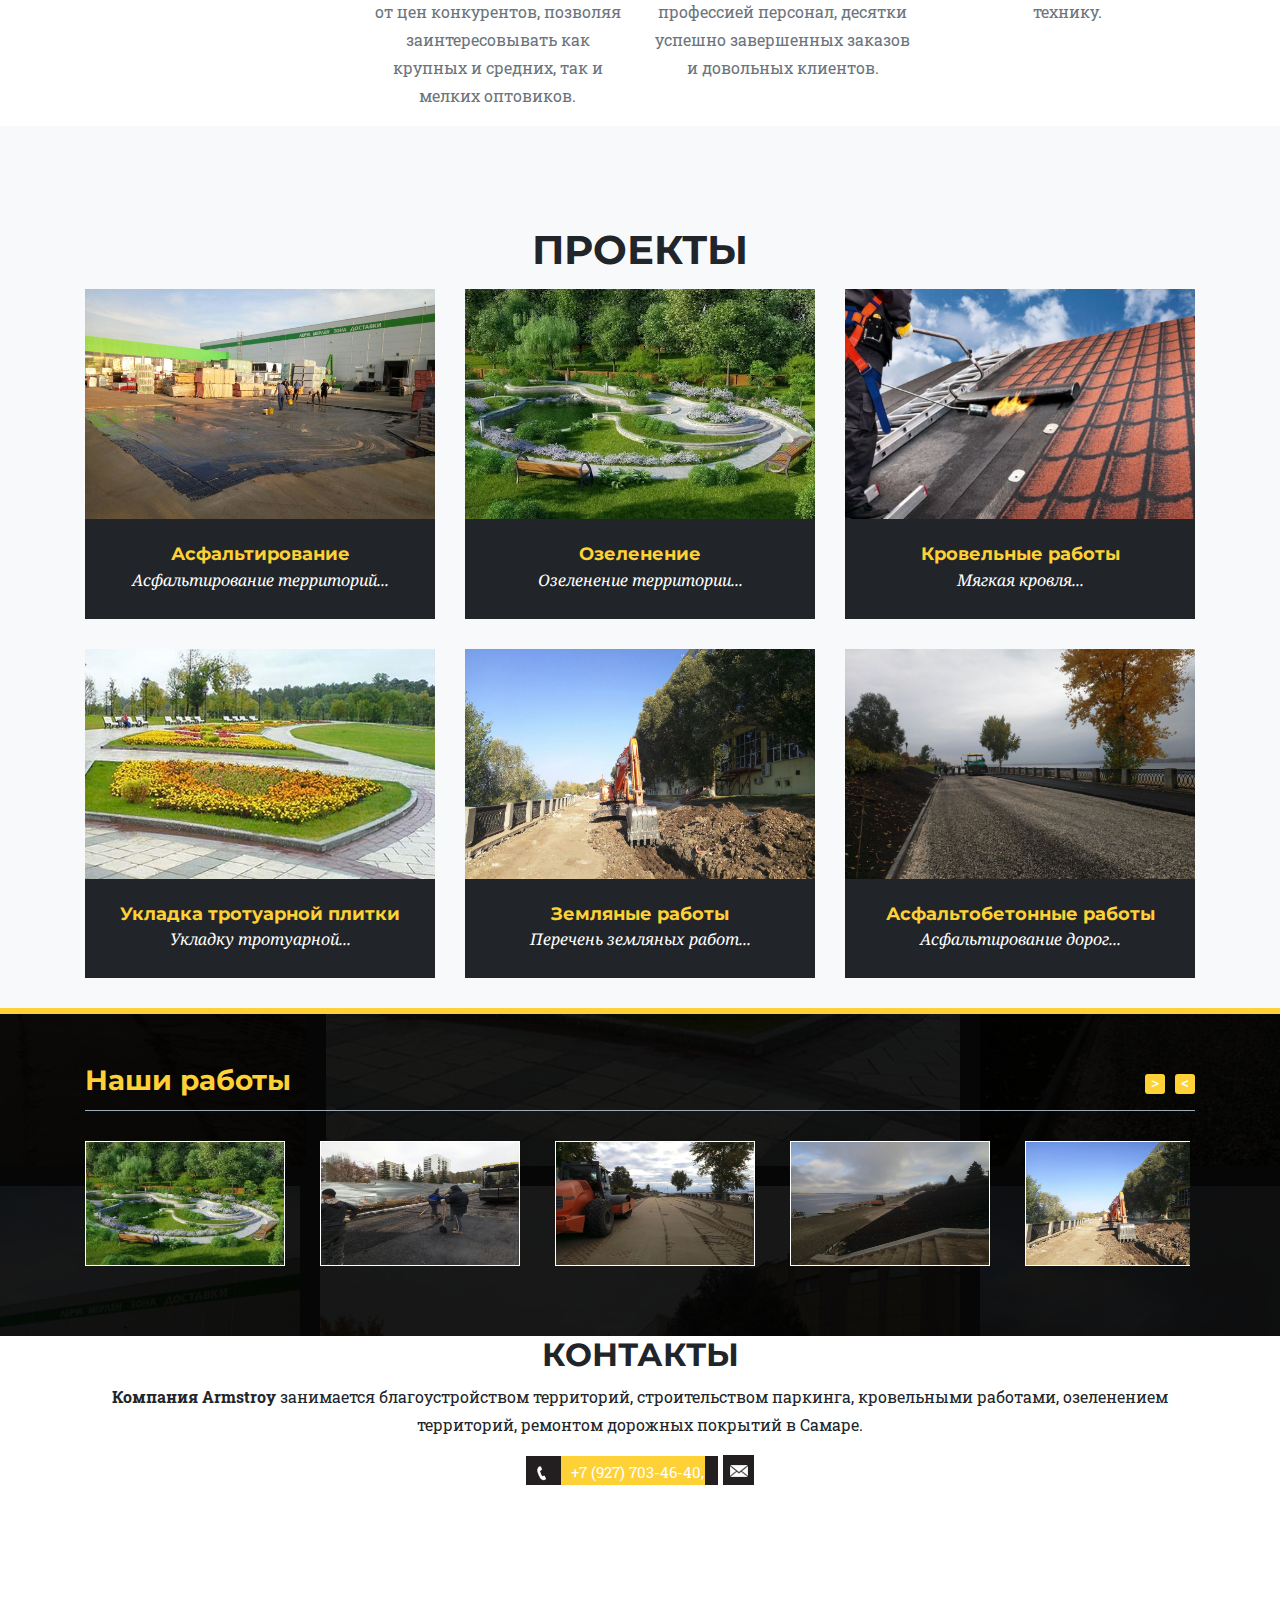
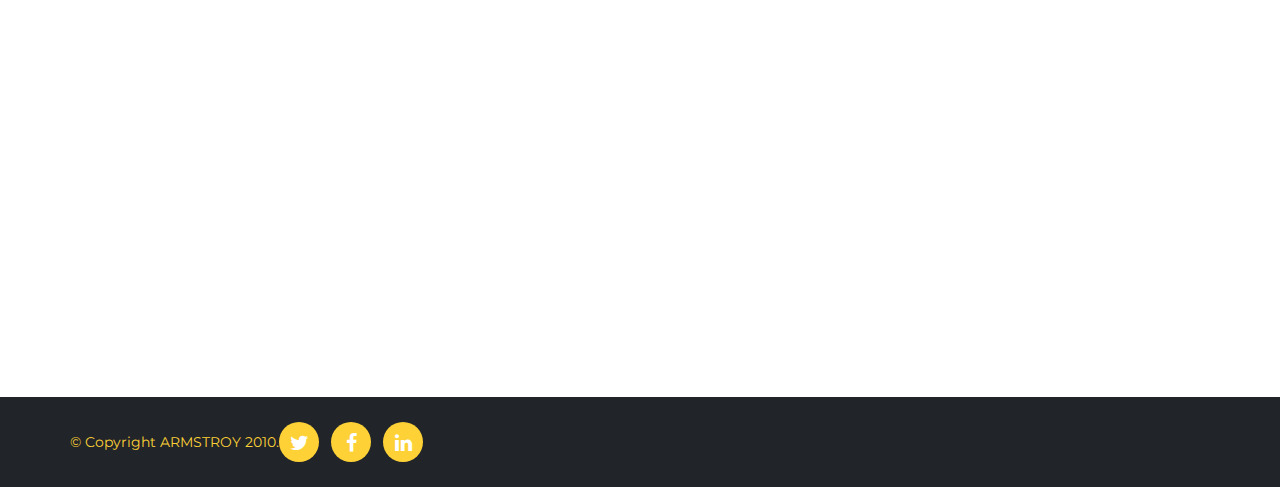
==== commit f8ad765f: "Update index.html" ====
--- a/index.html
+++ b/index.html
@@ -57,7 +57,7 @@
                              уже более 10 лет успешно работает на рынке оказания услуг по асфальтированием дорог, тротуаров и дворовых площадок в Самаре.
                         </p>
                         <hr>
-                        <p>Мы занимаемся строительством паркинга, кровельными работами, благоустройством и озеленением территорий, осуществляем полный комплекс услуг по капитальному ремонту дорожных покрытий с гарантией 2 года и предлагаем выгодные условия, удобный график работы, самые низкие цены, профессиональный подход к работе, обеспечение надежности и качества выполнения заказа.</p>
+                        <p>Мы занимаемся строительством паркинга, кровельными работами, благоустройством и озеленением территорий, осуществляем полный комплекс услуг по капитальному ремонту дорожных покрытий с гарантией 5 года и предлагаем выгодные условия, удобный график работы, самые низкие цены, профессиональный подход к работе, обеспечение надежности и качества выполнения заказа.</p>
                     </div>
                 </div>
             </div>
